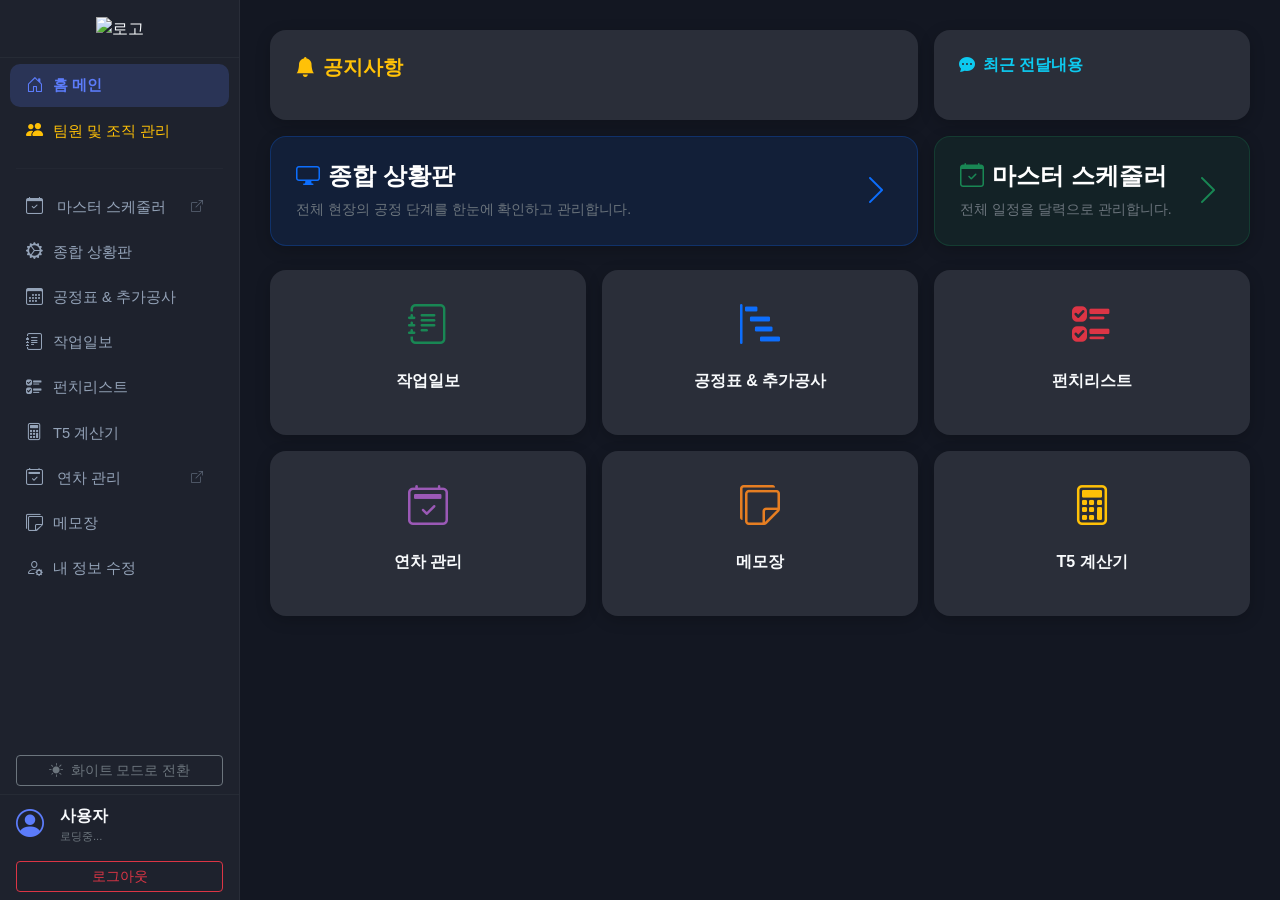
==== index.html @ cbcef8f1 "Update index.html" ====
<!DOCTYPE html>
<html lang="ko">
<head>
    <meta charset="UTF-8">
    <meta name="viewport" content="width=device-width, initial-scale=1.0, maximum-scale=1.0, user-scalable=no">
    
    <meta property="og:type" content="website">
    <meta property="og:title" content="김목수이야기 - 통합 ERP 시스템">
    <meta property="og:description" content="현장 관리, 공정표, 작업일보 통합 시스템">
    <meta property="og:image" content="https://idong2300.github.io/kimmoksu/og-image.png">
    <meta property="og:locale" content="ko_KR">

    <link rel="icon" href="favicon.png" type="image/png">
    <link rel="apple-touch-icon" href="favicon.png">
    <link rel="manifest" href="manifest.json">
    <meta name="theme-color" content="#1e222d">

    <title>김목수이야기 - 메인 지휘소</title>
    <!-- ============================================
         📋 김목수이야기 통합 ERP - 버전: V1.4.1 (게시판 레이아웃 및 연차 관리자 보수)
         📅 마지막 업데이트: 게시판 레이아웃 및 연차 관리자 보수
         🏗️ 베이스라인 V1.0 = 기존 V30
         📝 변경 이력:
            V1.2 - 공정표 메모 기능 (기능 추가)
            V1.2.1 - 메모 모달 버그 + 모달화
            이전버전 - 공정표 커스텀 툴팁 + 메모장 수정/색상 (기능 추가)
            V1.4.0 - 통합 안정화 및 연차 개편 (사이드바 초기화/작업일보 기본 공종/편집 모드 통합/캡처 안정화)
            V1.4.1 - 게시판 삭제 버튼 레이아웃 고정 + 연차 관리자 저장 로직 보수
         ============================================ -->
    
    <link href="https://cdn.jsdelivr.net/npm/bootstrap@5.3.2/dist/css/bootstrap.min.css" rel="stylesheet">
    <link rel="stylesheet" href="https://cdn.jsdelivr.net/npm/bootstrap-icons@1.11.1/font/bootstrap-icons.css">
    
    <script src="https://cdnjs.cloudflare.com/ajax/libs/html2canvas/1.4.1/html2canvas.min.js"></script>
    <script src="https://www.gstatic.com/firebasejs/9.15.0/firebase-app-compat.js"></script>
    <script src="https://www.gstatic.com/firebasejs/9.15.0/firebase-firestore-compat.js"></script>
    <script src="https://www.gstatic.com/firebasejs/9.15.0/firebase-auth-compat.js"></script>
    <script src="https://cdn.sheetjs.com/xlsx-0.19.3/package/dist/xlsx.full.min.js"></script>
    <script src="firebase-config.js"></script>

    <style>
        :root { --bg-deep: #131722; --sidebar-bg: #1e222d; --card-bg: #2a2e39; --primary-accent: #5c7cfa; --success-btn: #0ca678; --danger-btn: #e03131; }
        body { background-color: var(--bg-deep); color: #f8fafc; font-family: 'Pretendard', sans-serif; margin: 0; overflow: hidden; transition: background-color 0.3s, color 0.3s; }
        .app-wrapper { display: flex; height: 100vh; height: 100dvh; width: 100vw; position: relative; }
        
        /* 💡 V32: 사이드바 너비 축소 + 스크롤 방지 💡 */
        .sidebar { width: 240px; height: 100dvh; background-color: var(--sidebar-bg); border-right: 1px solid rgba(255,255,255,0.05); display: flex; flex-direction: column; transition: transform 0.3s cubic-bezier(0.4, 0, 0.2, 1), background-color 0.3s; z-index: 1050; overflow-y: hidden; flex-shrink: 0; }
        .main-container { flex: 1; overflow-y: auto; background-color: var(--bg-deep); width: 100%; transition: background-color 0.3s; }
        .page-section { display: none; animation: fadeIn 0.2s ease-out; padding: 30px; max-width: 1400px; margin: 0 auto; width: 100%; padding-bottom: 80px; }
        .page-section.active { display: block; }
        @keyframes fadeIn { from { opacity: 0; transform: translateY(5px); } to { opacity: 1; transform: translateY(0); } }

        /* 💡 V32: nav-link 간격 축소 💡 */
        .nav-link { color: #94a3b8; padding: 9px 16px; margin: 2px 10px; border-radius: 10px; transition: 0.3s; cursor: pointer; display: flex; align-items: center; text-decoration: none; font-size: 0.92rem; }
        .nav-link i { font-size: 1.05rem; margin-right: 10px; }
        .nav-link:hover, .nav-link.active { background-color: rgba(92, 124, 250, 0.2); color: var(--primary-accent); font-weight: bold; }

        .sidebar-overlay { display: none; position: fixed; inset: 0; background: rgba(0,0,0,0.6); z-index: 1040; backdrop-filter: blur(2px); transition: 0.3s; opacity: 0; }
        .sidebar-overlay.active { display: block; opacity: 1; }
        
        /* 화이트 모드 설정 */
        body.light-mode { background-color: #f4f6f8; color: #212529; }
        body.light-mode .main-container, body.light-mode #auth-overlay { background-color: #f4f6f8; }
        body.light-mode .sidebar { background-color: #ffffff; border-right: 1px solid #dee2e6; }
        body.light-mode .sidebar-overlay { background: rgba(255,255,255,0.8); }
        body.light-mode .t5-card, body.light-mode .modal-content, body.light-mode .modal-box, body.light-mode .mobile-site-card, body.light-mode .login-card, body.light-mode .cal-accordion-content, body.light-mode .monthly-list-box, body.light-mode .summary-card, body.light-mode .history-card { background-color: #ffffff !important; box-shadow: 0 4px 15px rgba(0,0,0,0.05); border: 1px solid #dee2e6 !important; }
        
        /* 💡 V28/V30: T5 결과창 화이트 모드 복구 💡 */
        body.light-mode #t5-temp-result { background-color: #ffffff !important; border: 1px solid #dee2e6 !important; }
        body.light-mode #res-site-display { color: #212529 !important; }
        body.light-mode .res-gap { color: #d97706 !important; } 
        
        body.light-mode .input-dark, body.light-mode .modal-box textarea, body.light-mode .modal-box input, body.light-mode .modal-box select { background-color: #f8f9fa !important; border: 1px solid #ced4da !important; color: #212529 !important; }
        body.light-mode .input-dark::placeholder { color: #adb5bd !important; }
        body.light-mode .text-white, body.light-mode .modal-box h5, body.light-mode .modal-content h5 { color: #212529 !important; }
        body.light-mode .nav-link { color: #495057; }
        body.light-mode .nav-link:hover, body.light-mode .nav-link.active { background-color: #eef2ff; color: var(--primary-accent); }
        body.light-mode .table-dark { --bs-table-bg: #ffffff; --bs-table-color: #212529; --bs-table-border-color: #dee2e6; }
        body.light-mode .table-dark th { background-color: #f8f9fa; color: #495057; }
        body.light-mode .status-table th { background-color: #f8f9fa; border-bottom: 2px solid #dee2e6; color: #495057; }
        body.light-mode .status-table td { background-color: #ffffff; border-color: #dee2e6; }
        body.light-mode .board-item, body.light-mode .check-item, body.light-mode .leave-detail-item { background: #f8f9fa; border-color: #dee2e6; }
        body.light-mode .gantt-task-col { background: #f8f9fa !important; }
        body.light-mode .gantt-month-row th { background: #e9ecef; color: #212529; border-bottom: 2px solid #ced4da; }
        body.light-mode .mobile-extra-table tr { background: #ffffff; border-color: #dee2e6; }
        body.light-mode .mobile-extra-table td::before { color: #6c757d; }
        body.light-mode .excel-table { background: #ffffff; border-color: #adb5bd; }
        body.light-mode .excel-table td { border-color: #adb5bd; color: #212529; }
        body.light-mode .date-row td { background: #f8f9fa !important; color: #495057; }
        body.light-mode .name-cell { background: #f8f9fa !important; }
        body.light-mode .name-input { color: #212529; border-bottom: 1px solid #ced4da; }
        body.light-mode .bg-dark { background-color: #e9ecef !important; color: #212529 !important; }
        body.light-mode .item-text-area { color: #212529; }
        body.light-mode .cal-day-box { background: #f8f9fa; border-color: #dee2e6; }
        body.light-mode #captureArea { background-color: #f4f6f8 !important; }
        body.light-mode hr.border-secondary { border-color: #dee2e6 !important; opacity: 1; }
        body.light-mode .text-secondary { color: #6c757d !important; }
        body.light-mode .text-info { color: #0dcaf0 !important; }
        body.light-mode .text-warning { color: #d97706 !important; }
        body.light-mode .btn-outline-secondary { border-color: #adb5bd; color: #495057; }
        body.light-mode .btn-outline-secondary:hover { background-color: #f8f9fa; color: #212529; }
        body.light-mode .mobile-grid-2, body.light-mode .mobile-grid-3 { background: #f8f9fa; border: 1px solid #dee2e6; }
        body.light-mode .mobile-grid-val { color: #212529; }
        body.light-mode .mobile-card-subtitle { border-bottom: 1px solid #dee2e6; }
        body.light-mode img[src*="logo"] { filter: invert(1) grayscale(100%) contrast(200%); }
        body.light-mode .progress-container { background-color: #e9ecef; }
        body.light-mode .t5-btn-small.bg-secondary { background-color: #6c757d !important; color: #ffffff !important; }
        body.light-mode .t5-btn-small.bg-primary { background-color: #0d6efd !important; color: #ffffff !important; }
        body.light-mode .t5-btn-small.bg-success { background-color: #198754 !important; color: #ffffff !important; }
        body.light-mode .t5-btn-small.bg-danger { background-color: #dc3545 !important; color: #ffffff !important; }
        body.light-mode .perm-item-box { background: #f8f9fa !important; border-color: #dee2e6 !important; color: #212529 !important; }

        @media (min-width: 769px) {
            .pc-tfoot { display: table-footer-group !important; }
        }

        @media (max-width: 768px) {
            .sidebar { position: fixed; left: 0; top: 0; transform: translateX(-100%); } 
            .sidebar.active { transform: translateX(0); } 
            .page-section { padding: 20px 15px; padding-bottom: 100px; } 
            .mobile-menu-btn { display: flex !important; } 
            .mobile-col-6 { width: 50% !important; padding: 6px !important; }
            .compact-card { padding: 18px 12px !important; margin-bottom: 0 !important; box-shadow: 0 6px 15px rgba(0,0,0,0.3) !important; border: 1px solid rgba(255,255,255,0.08) !important; }
            .compact-card i { font-size: 2.2rem !important; margin-bottom: 12px !important; filter: drop-shadow(0 2px 4px rgba(0,0,0,0.3)); }
            .compact-card h6 { font-size: 0.95rem !important; font-weight: 700 !important; }
            .compact-card p { display: none; }
            
            .mobile-extra-table thead { display: none; }
            .mobile-extra-table tr { display: flex; flex-wrap: wrap; align-items: center; background: #1e222d; margin-bottom: 15px; border-radius: 10px; padding: 12px; border: 1px solid rgba(255,255,255,0.08); box-shadow: 0 4px 10px rgba(0,0,0,0.2); }
            .mobile-extra-table td { border: none !important; padding: 2px !important; display: flex; align-items: center; }
            
            .date-td { width: 40%; order: 3; margin-top: 8px; padding-right: 4px !important; }
            .desc-td { width: 55%; order: 1; padding-right: 4px !important; }
            .cost-td { width: 45%; order: 2; padding-left: 4px !important; }
            .check-td-prog { width: 20%; order: 4; margin-top: 8px; justify-content: center; font-size: 0.75rem; color: #94a3b8; }
            .check-td-tax { width: 20%; order: 5; margin-top: 8px; justify-content: center; font-size: 0.75rem; color: #94a3b8; }
            .note-td { width: 100%; order: 7; margin-top: 10px; display: block !important; }
            .del-td { width: 20%; order: 6; margin-top: 8px; padding-left: 4px !important; }
            
            .note-header { font-size: 0.8rem; color: #94a3b8; cursor: pointer; display: flex; justify-content: space-between; background: rgba(0,0,0,0.2); padding: 8px 12px; border-radius: 6px; }
            .pc-tfoot { display: none !important; }
        }

        .mobile-menu-btn { display: none; position: fixed; bottom: 25px; right: 25px; width: 60px; height: 60px; border-radius: 50%; background-color: var(--primary-accent); color: white; align-items: center; justify-content: center; box-shadow: 0 4px 15px rgba(0,0,0,0.3); z-index: 1030; border: none; font-size: 1.8rem; cursor: pointer; }

        .t5-card { background: var(--card-bg); border-radius: 16px; padding: 25px; margin-bottom: 20px; box-shadow: 0 4px 15px rgba(0,0,0,0.2); position: relative; }
        .input-dark { background: #1e222d !important; border: 1px solid rgba(255,255,255,0.1) !important; color: white !important; font-size: 0.95rem !important; }
        .input-dark::placeholder { color: #8b95a1 !important; opacity: 1 !important; }
        .t5-btn-primary { background: var(--primary-accent); border: none; color: white; border-radius: 10px; padding: 14px; font-weight: bold; width: 100%; transition: 0.2s; cursor: pointer; }
        .t5-btn-small { background: rgba(255,255,255,0.1); border: none; color: #ced4da; padding: 6px 12px; border-radius: 8px; font-size: 0.85rem; transition: 0.2s; cursor: pointer; }
        .btn-primary-custom { background: var(--primary-accent); border: none; color: white; border-radius: 8px; padding: 8px 16px; transition: 0.2s; cursor: pointer; font-weight: bold; }

        .board-list { max-height: 250px; overflow-y: auto; padding-right: 5px; }
        .board-item { background: rgba(255,255,255,0.05); padding: 12px; border-radius: 8px; margin-bottom: 8px; border-left: 3px solid var(--primary-accent); font-size: 0.9rem; }
        .status-table { width: 100%; border-collapse: separate; border-spacing: 0 4px; table-layout: fixed; }
        .status-table th { color: #94a3b8; font-weight: 600; font-size: 0.82rem; padding: 12px 10px; border-bottom: 2px solid rgba(255,255,255,0.05); text-align: center; white-space: nowrap; }
        .status-table td { background: #1e222d; padding: 12px 10px; font-size: 0.88rem; text-align: center; overflow: hidden; text-overflow: ellipsis; white-space: nowrap; border-top: 1px solid rgba(255,255,255,0.05); border-bottom: 1px solid rgba(255,255,255,0.05); }
        
        .mobile-site-card { background: var(--card-bg); border-radius: 12px; padding: 15px; margin-bottom: 12px; border: 1px solid rgba(255,255,255,0.05); box-shadow: 0 4px 10px rgba(0,0,0,0.15); }
        .mobile-card-title { font-size: 1.1rem; font-weight: 800; color: #f8fafc; margin-bottom: 8px; word-break: keep-all; line-height: 1.3; }
        body.light-mode .mobile-card-title { color: #1a202c !important; }
        .mobile-card-subtitle { display: flex; justify-content: space-between; align-items: flex-end; margin-bottom: 12px; border-bottom: 1px solid rgba(255,255,255,0.05); padding-bottom: 8px; }
        .mobile-card-date { font-size: 0.8rem; color: #94a3b8; font-weight: 600; }
        
        .mobile-grid-3 { display: grid; grid-template-columns: 1fr 1fr 1fr; gap: 8px; text-align: center; background: rgba(0,0,0,0.25); padding: 10px 5px; border-radius: 8px; }
        .mobile-grid-2 { display: grid; grid-template-columns: 1fr 1fr; gap: 8px; text-align: center; background: rgba(0,0,0,0.25); padding: 10px 5px; border-radius: 8px; }
        .mobile-grid-label { font-size: 0.65rem; color: #94a3b8; margin-bottom: 3px; }
        .mobile-grid-val { font-size: 0.85rem; color: #f8fafc; font-weight: bold; }

        .gantt-container { overflow-x: auto; overflow-y: hidden; background: transparent; max-width: 100%; padding-bottom: 10px; }
        
        /* 💡 V28: 공정표 십자선 (Crosshair) 하이라이트 CSS 💡 */
        .gantt-table { margin: 0; white-space: nowrap; font-size: 0.7rem; border-collapse: separate; border-spacing: 0; min-width: max-content; position: relative; z-index: 1; }
        .gantt-table th, .gantt-table td { border: 1px solid rgba(255,255,255,0.05); padding: 5px 0 !important; text-align: center; vertical-align: middle; }
        .gantt-cell, .gantt-date-th { min-width: 25px; max-width: 25px; width: 25px; transition: 0.1s; cursor: pointer; position: relative; }
        
        /* 세로(열) 하이라이트 */
        .gantt-cell::after { content: ''; position: absolute; left: 0; top: -5000px; height: 10000px; width: 100%; background: transparent; z-index: -1; pointer-events: none; transition: 0.1s; }
        .gantt-cell:hover::after { background: rgba(255,255,255,0.05); }
        /* 가로(행) 하이라이트 */
        .gantt-table tbody tr:hover td { background: rgba(255,255,255,0.05); }
        
        /* 화이트모드 대응 십자선 */
        body.light-mode .gantt-cell:hover::after { background: rgba(0,0,0,0.05); }
        body.light-mode .drag-handle { color: #adb5bd !important; }
        body.light-mode .gantt-table tbody tr:hover td { background: rgba(0,0,0,0.05); }
        
        .gantt-task-col { position: sticky; left: 0; background: var(--card-bg) !important; z-index: 10; min-width: 90px; max-width: 90px; width: 90px; text-align: left !important; border-right: 2px solid var(--primary-accent) !important; padding: 0 8px !important; }
        
        .gantt-month-row th { background: #181b24; color: #ced4da; font-weight: bold; border-bottom: 2px solid rgba(255,255,255,0.1); }
        .day-sat { background-color: rgba(92, 124, 250, 0.08) !important; color: #5c7cfa !important; }
        .day-sun { background-color: rgba(224, 49, 49, 0.08) !important; color: #e03131 !important; }
        .gantt-active { background-color: var(--primary-accent) !important; box-shadow: inset 0 0 0 1px rgba(0,0,0,0.2); }
        .task-editable { background: transparent; border: none; color: #0dcaf0; font-weight: bold; width: 100%; outline: none; font-size: 0.75rem; }

        /* 💡 V1.4.0: 공정표 캡처 안정화 - 캡처 중 sticky 해제 + 텍스트 렌더링 💡 */
        .gantt-capture-mode .gantt-task-col { position: static !important; left: auto !important; min-width: 90px !important; max-width: 90px !important; width: 90px !important; }
        .capture-task-text { display: block; width: 100%; color: #0dcaf0; font-weight: bold; font-size: 0.75rem; line-height: 1.2; white-space: nowrap; overflow: hidden; text-overflow: ellipsis; }
        body.light-mode .capture-task-text { color: #0d6efd; }

        /* 💡 V35: 공정표 메모 마커 (엑셀 스타일 우측 하단 노란 삼각형) 💡 */
        .gantt-cell.has-memo::before {
            content: '';
            position: absolute;
            right: 0;
            bottom: 0;
            width: 0;
            height: 0;
            border-bottom: 7px solid #fcc419;
            border-left: 7px solid transparent;
            pointer-events: none;
            z-index: 2;
        }
        .gantt-cell.has-memo { cursor: help; }

        /* 💡 이전버전: 공정표 커스텀 툴팁 (즉시 반응) 💡 */
        .gantt-tooltip {
            position: absolute;
            display: none;
            z-index: 3000;
            background: rgba(20, 24, 36, 0.95);
            color: #f8fafc;
            padding: 10px 14px;
            border-radius: 10px;
            box-shadow: 0 8px 24px rgba(0,0,0,0.5);
            border: 1px solid rgba(255, 255, 255, 0.1);
            font-size: 0.85rem;
            line-height: 1.5;
            max-width: 280px;
            min-width: 100px;
            word-wrap: break-word;
            white-space: pre-wrap;
            pointer-events: none;
            backdrop-filter: blur(4px);
            animation: tooltipFadeIn 0.15s ease-out;
        }
        .gantt-tooltip::before {
            content: '📌 ';
            color: #fcc419;
        }
        @keyframes tooltipFadeIn {
            from { opacity: 0; transform: translateY(-4px); }
            to { opacity: 1; transform: translateY(0); }
        }
        body.light-mode .gantt-tooltip {
            background: rgba(33, 37, 41, 0.95);
            color: #ffffff;
            border-color: rgba(0,0,0,0.2);
        }
        
        .excel-table { width: 100%; border-collapse: collapse; background: var(--card-bg); margin-bottom: 10px; table-layout: fixed; border: 2px solid #4b5563; }
        .excel-table td { border: 1px solid #4b5563; text-align: center; height: 38px; font-size: 0.85rem; color: white; padding: 0; }
        .date-row td { height: 22px !important; background: #1e222d; font-size: 0.75rem; color: #94a3b8; font-weight: bold; }
        .name-cell { width: 75px; background: #181b24 !important; font-weight: bold; }
        .name-input { width: 90%; background: transparent; border: none; color: white; text-align: center; font-weight: bold; border-bottom: 1px solid rgba(255,255,255,0.2); }
        .gongsu-cell { cursor: pointer; font-weight: bold; }
        .g-green { background-color: rgba(16, 185, 129, 0.2) !important; color: #10b981 !important; }
        .g-yellow { background-color: rgba(245, 158, 11, 0.2) !important; color: #f59e0b !important; }
        .g-red { background-color: rgba(239, 68, 68, 0.2) !important; color: #ef4444 !important; }

        .auto-resize-textarea { resize: none; overflow: hidden; min-height: 48px; line-height: 1.5; }
        .round-add-btn { width: 44px; height: 44px; border-radius: 50%; background: var(--primary-accent); color: white; border: none; display: flex; justify-content: center; align-items: center; font-size: 1.5rem; box-shadow: 0 4px 10px rgba(0,0,0,0.3); cursor: pointer; transition: 0.2s; flex-shrink: 0; }
        .summary-card { background: #1e222d; border-radius: 12px; padding: 16px; border: 1px solid rgba(255,255,255,0.05); cursor: pointer; transition: 0.2s; }
        .summary-card:hover { border-color: var(--primary-accent); }
        .summary-del-btn { background: rgba(224, 49, 49, 0.1); color: var(--danger-btn); border: none; border-radius: 6px; padding: 4px 10px; font-size: 0.75rem; transition: 0.2s; white-space: nowrap; height: 28px; }
        .summary-del-btn:hover { background: var(--danger-btn); color: white; }
        
        .check-item { display: flex; align-items: flex-start; padding: 15px; border-radius: 12px; background: #1e222d; margin-bottom: 10px; border: 1px solid rgba(255,255,255,0.05); }
        .check-item.completed { opacity: 0.4; background: #131722; filter: grayscale(0.5); }
        .check-item.completed .item-text-area { text-decoration: line-through; color: #8b95a1; }
        .custom-check { width: 24px; height: 24px; cursor: pointer; border-radius: 6px; border: 2px solid var(--primary-accent); appearance: none; position: relative; margin-right: 15px; margin-top: 2px; flex-shrink: 0; background: transparent; }
        .custom-check:checked { background-color: var(--primary-accent); }
        .custom-check:checked::after { content: '✔'; position: absolute; color: white; font-size: 14px; top: 50%; left: 50%; transform: translate(-50%, -50%); }
        .item-text-area { flex-grow: 1; font-size: 1rem; border: none; background: transparent; color: white; outline: none; resize: none; overflow: hidden; line-height: 1.5; padding: 0; min-height: 24px; }
        .btn-del { color: #555; cursor: pointer; padding: 0 5px 0 15px; font-size: 1.2rem; }
        .progress-container { background: #131722; border-radius: 10px; height: 16px; overflow: hidden; position: relative; margin-top: 8px; }
        .progress-fill { background: var(--primary-accent); height: 100%; width: 0%; transition: width 0.4s ease-out; }

        #t5-temp-result { background: #1c212d; border: 1px solid rgba(255,255,255,0.1); border-radius: 12px; padding: 20px; margin-bottom: 20px; display: none; }
        .res-gap { color: #fcc419; font-weight: bold; font-size: 0.85rem; }
        .history-card { background: var(--card-bg); border-radius: 16px; padding: 18px; margin-bottom: 12px; position: relative; }
        
        .memo-grid { display: grid; grid-template-columns: repeat(auto-fill, minmax(280px, 1fr)); gap: 15px; }
        .memo-card { background: #fff9db; color: #333; padding: 15px; border-radius: 8px; box-shadow: 2px 4px 10px rgba(0,0,0,0.1); position: relative; }
        .memo-card.shared { background: #e3f2fd; border-left: 4px solid #5c7cfa; }
        
        .cal-day-box { background: #1e222d; border: 1px solid rgba(255,255,255,0.05); border-radius: 8px; min-height: 60px; padding: 5px; cursor: pointer; transition: 0.2s; position: relative; }
        .cal-day-box:hover { border-color: var(--primary-accent); }
        .cal-date-num { font-size: 0.85rem; font-weight: bold; text-align: left; margin-bottom: 3px; }
        
        .cal-bar-container { display: flex; flex-direction: column; gap: 2px; margin-top: 5px; width: 100%; padding: 0 2px; }
        .cal-bar { height: 6px; border-radius: 3px; box-shadow: inset 0 0 2px rgba(0,0,0,0.2); }
        .bar-pending { background-color: #6c757d; }
        .bar-approved { background-color: #10b981; }
        .bar-full { width: 100%; }
        .bar-am { width: 50%; float: left; border-radius: 3px 0 0 3px; }
        .bar-pm { width: 50%; float: right; border-radius: 0 3px 3px 0; margin-left: 50%; }

        .cal-accordion-content { background: #131722; border-radius: 8px; margin-top: 10px; padding: 15px; border: 1px solid rgba(255,255,255,0.1); box-shadow: inset 0 2px 10px rgba(0,0,0,0.2); }
        .leave-detail-item { display: flex; justify-content: space-between; align-items: center; background: var(--card-bg); padding: 10px 15px; border-radius: 8px; margin-bottom: 8px; border-left: 3px solid transparent; }
        .leave-detail-item.approved-row { border-left-color: #10b981; }
        
        .monthly-list-box { background: #181b24; border-radius: 12px; border: 1px solid rgba(255,255,255,0.05); padding: 15px; }

        #addTaskModal, #ganttCreateModal, #permModal, #memoCreateModal { display: none; position: fixed; inset: 0; background: rgba(0,0,0,0.7); z-index: 2000; align-items: center; justify-content: center; backdrop-filter: blur(2px); animation: fadeIn 0.2s; }
        .modal-box { background: var(--card-bg); padding: 25px; border-radius: 20px; width: 90%; max-width: 400px; box-shadow: 0 10px 30px rgba(0,0,0,0.5); }

        #auth-overlay { position: fixed; inset: 0; background: var(--bg-deep); z-index: 9999; display: flex; align-items: center; justify-content: center; }
        .login-card { background: var(--card-bg); padding: 40px; border-radius: 24px; width: 100%; max-width: 380px; text-align: center; }
        
        .perm-item-box { background: rgba(255,255,255,0.05); border: 1px solid rgba(255,255,255,0.1); }
        
        /* 💡 V30: 화살표 버튼 수직 정렬 CSS 💡 */
        .order-btn-group { display: flex; flex-direction: column; gap: 1px; align-items: center; }
        .btn-order-v { padding: 0 !important; font-size: 0.65rem !important; height: 16px; width: 22px; line-height: 1; border-radius: 3px; display: flex; align-items: center; justify-content: center; }


        /* 💡 V32: 드래그앤드롭 공통 스타일 💡 */
        .sortable-ghost { opacity: 0.4; background: rgba(92,124,250,0.2) !important; border-radius: 8px; }
        .sortable-drag { opacity: 0.9; box-shadow: 0 8px 25px rgba(0,0,0,0.4) !important; }
        .drag-handle { cursor: grab; color: #4b5563; padding: 0 6px; font-size: 1rem; }
        .drag-handle:active { cursor: grabbing; }
        .drag-handle:hover { color: var(--primary-accent); }
        body.light-mode .drag-handle { color: #adb5bd; }
        body.light-mode .drag-handle:hover { color: var(--primary-accent); }
        /* 💡 이전버전: 메모 색상 선택 칩 💡 */
        .memo-color-chip {
            width: 36px;
            height: 36px;
            border-radius: 50%;
            cursor: pointer;
            border: 3px solid transparent;
            transition: all 0.2s;
            display: inline-flex;
            align-items: center;
            justify-content: center;
            position: relative;
            box-shadow: 0 2px 6px rgba(0,0,0,0.2);
        }
        .memo-color-chip input[type="radio"] {
            position: absolute;
            opacity: 0;
            width: 100%;
            height: 100%;
            cursor: pointer;
            margin: 0;
        }
        .memo-color-chip:hover {
            transform: scale(1.1);
        }
        .memo-color-chip:has(input:checked) {
            border-color: var(--primary-accent);
            transform: scale(1.15);
            box-shadow: 0 4px 12px rgba(92, 124, 250, 0.5);
        }
        .memo-color-chip:has(input:checked)::after {
            content: '✓';
            color: #333;
            font-weight: bold;
            font-size: 1rem;
        }

        /* 💡 이전버전: 메모 카드 액션 버튼 (수정/삭제) 정렬 💡 */
        .memo-card-actions { display: flex; gap: 8px; align-items: center; }
        .memo-card-actions i { cursor: pointer; font-size: 1rem; transition: 0.2s; }
        .memo-card-actions .memo-edit-btn { color: #495057; }
        .memo-card-actions .memo-edit-btn:hover { color: var(--primary-accent); transform: scale(1.15); }
        .memo-card-actions .memo-del-btn { color: #adb5bd; }
        .memo-card-actions .memo-del-btn:hover { color: var(--danger-btn); transform: scale(1.15); }

        ::-webkit-scrollbar { width: 8px; height: 8px; }
        ::-webkit-scrollbar-track { background: transparent; }
        ::-webkit-scrollbar-thumb { background: #4b5563; border-radius: 4px; }
    </style>
</head>
<body>

<div id="auth-overlay" style="display: none;">
    <div class="login-card">
        <img src="kimmoksu_main_logo.png" style="max-width: 180px; margin-bottom: 30px;">
        <h3 id="auth-title" class="mb-4 fw-bold">현장 관리 접속</h3>
        <input type="text" id="userNick" class="form-control input-dark mb-3" placeholder="이름 (실명 권장, 가입시 필수)" style="display:none;">
        <input type="email" id="userEmail" class="form-control input-dark mb-3" placeholder="이메일">
        <input type="password" id="userPw" class="form-control input-dark mb-3" placeholder="비밀번호">
        
        <div class="d-flex justify-content-between align-items-center mb-4 ms-1">
            <div class="form-check text-start m-0">
                <input class="form-check-input" type="checkbox" id="autoLoginCheck" checked>
                <label class="form-check-label small text-secondary" for="autoLoginCheck">자동 로그인</label>
            </div>
            <span class="small text-info cursor-pointer" onclick="resetPassword()">비밀번호 찾기</span>
        </div>

        <button class="t5-btn-primary" onclick="handleAuth()">접속하기</button>
        <p class="mt-4 text-secondary small" onclick="toggleAuthMode()" style="cursor:pointer;">계정 가입/로그인 전환</p>
    </div>
</div>

<div class="app-wrapper">
    <div id="sidebarOverlay" class="sidebar-overlay" onclick="toggleSidebar()"></div>

    <nav class="sidebar" id="sidebar">
        <div class="px-4 py-3 text-center border-bottom border-secondary border-opacity-10">
            <img src="kimmoksu_main_logo.png" alt="로고" style="max-width: 120px; cursor: pointer;" onclick="location.reload()">
        </div>
        <div class="flex-grow-1 mt-1">
            <div class="nav-link active" onclick="showPage('home', this)"><i class="bi bi-house-door"></i> 홈 메인</div>
            <div class="nav-link text-warning" onclick="showPage('team', this)"><i class="bi bi-people-fill"></i> 팀원 및 조직 관리</div>
            <hr class="border-secondary border-opacity-25 mx-3">
            <div class="nav-link" onclick="location.href='calendar.html'" style="justify-content:space-between;"><span><i class="bi bi-calendar-check"></i> 마스터 스케줄러</span><i class="bi bi-box-arrow-up-right" style="font-size:0.75rem; opacity:0.5;"></i></div>
            <div class="nav-link" onclick="showPage('status', this)"><i class="bi bi-gear-wide-connected"></i> 종합 상황판</div>
            <div class="nav-link" onclick="showPage('gantt', this)"><i class="bi bi-calendar3"></i> 공정표 & 추가공사</div>
            <div class="nav-link" onclick="showPage('worklog', this)"><i class="bi bi-journal-text"></i> 작업일보</div>
            <div class="nav-link" onclick="showPage('punch', this)"><i class="bi bi-ui-checks"></i> 펀치리스트</div>
            <div class="nav-link" onclick="showPage('t5', this)"><i class="bi bi-calculator"></i> T5 계산기</div>
            <div class="nav-link" onclick="location.href='leave.html'" style="justify-content:space-between;"><span><i class="bi bi-calendar2-check"></i> 연차 관리</span><i class="bi bi-box-arrow-up-right" style="font-size:0.75rem; opacity:0.5;"></i></div>
            <div class="nav-link" onclick="showPage('memo', this)"><i class="bi bi-stickies"></i> 메모장</div>
            <div class="nav-link" onclick="showPage('profile', this)"><i class="bi bi-person-gear"></i> 내 정보 수정</div>
        </div>
        
        <div class="px-3 py-2 mt-auto">
            <button class="btn btn-outline-secondary btn-sm w-100 d-flex justify-content-center align-items-center gap-2" id="themeToggleBtn" onclick="toggleTheme()">
                <i class="bi bi-brightness-high-fill"></i> <span>화이트 모드로 전환</span>
            </button>
        </div>

        <div class="px-3 py-2 border-top border-secondary border-opacity-10">
            <div class="d-flex align-items-center mb-2">
                <i class="bi bi-person-circle fs-3 me-3" style="color:var(--primary-accent);"></i>
                <div class="flex-grow-1 overflow-hidden">
                    <div id="userNickDisplay" class="fw-bold text-truncate">사용자</div>
                    <div id="userRoleDisplay" class="small text-secondary" style="font-size:0.7rem;">로딩중...</div>
                </div>
            </div>
            <button class="btn btn-outline-danger btn-sm w-100 mt-2" onclick="handleLogout()">로그아웃</button>
        </div>
    </nav>

    <main class="main-container">
        
        <section id="page-home" class="page-section active">
            <div class="row g-3 mb-3">
                <div class="col-12 col-md-8">
                    <div class="t5-card h-100 mb-0">
                        <div class="d-flex justify-content-between align-items-center mb-3">
                            <h5 class="fw-bold text-warning m-0"><i class="bi bi-bell-fill me-2"></i>공지사항</h5>
                            <button class="btn btn-sm btn-outline-warning py-0" id="btnNoticePerm" style="display:none;" onclick="openPermModal('notice')"><i class="bi bi-person-gear"></i> 담당자</button>
                        </div>
                        <div class="board-list" id="home-notice-list"></div>
                    </div>
                </div>
                <div class="col-12 col-md-4">
                    <div class="t5-card h-100 mb-0">
                        <div class="d-flex justify-content-between align-items-center mb-3">
                            <h6 class="fw-bold text-info m-0"><i class="bi bi-chat-dots-fill me-2"></i>최근 전달내용</h6>
                        </div>
                        <div class="board-list" id="home-msg-list"></div>
                    </div>
                </div>
            </div>

            <div class="row g-3 mb-4">
                <div class="col-12 col-md-8">
                    <div class="t5-card h-100 mb-0 bg-primary bg-opacity-10 border border-primary border-opacity-25 cursor-pointer d-flex flex-column justify-content-center" onclick="showPage('status', document.querySelectorAll('.nav-link')[3])">
                        <div class="d-flex justify-content-between align-items-center">
                            <div>
                                <h4 class="fw-bold text-white mb-2"><i class="bi bi-display me-2 text-primary"></i>종합 상황판</h4>
                                <p class="text-secondary small m-0">전체 현장의 공정 단계를 한눈에 확인하고 관리합니다.</p>
                            </div>
                            <i class="bi bi-chevron-right fs-2 text-primary"></i>
                        </div>
                    </div>
                </div>
                <div class="col-12 col-md-4">
                    <div class="t5-card h-100 mb-0 bg-success bg-opacity-10 border border-success border-opacity-25 cursor-pointer d-flex flex-column justify-content-center" onclick="location.href='calendar.html'">
                        <div class="d-flex justify-content-between align-items-center">
                            <div>
                                <h4 class="fw-bold text-white mb-2"><i class="bi bi-calendar-check me-2 text-success"></i>마스터 스케줄러</h4>
                                <p class="text-secondary small m-0">전체 일정을 달력으로 관리합니다.</p>
                            </div>
                            <i class="bi bi-chevron-right fs-2 text-success"></i>
                        </div>
                    </div>
                </div>
            </div>

            <div class="row g-3 row-cols-2 row-cols-md-3">
                <div class="col mobile-col-6" onclick="showPage('worklog', document.querySelectorAll('.nav-link')[5])">
                    <div class="t5-card compact-card h-100 cursor-pointer text-center">
                        <i class="bi bi-journal-text fs-1 d-block mb-3 text-success"></i>
                        <h6 class="fw-bold m-0">작업일보</h6>
                    </div>
                </div>
                <div class="col mobile-col-6" onclick="showPage('gantt', document.querySelectorAll('.nav-link')[4])">
                    <div class="t5-card compact-card h-100 cursor-pointer text-center">
                        <i class="bi bi-bar-chart-steps fs-1 d-block mb-3 text-primary"></i>
                        <h6 class="fw-bold m-0">공정표 & 추가공사</h6>
                    </div>
                </div>
                <div class="col mobile-col-6" onclick="showPage('punch', document.querySelectorAll('.nav-link')[6])">
                    <div class="t5-card compact-card h-100 cursor-pointer text-center">
                        <i class="bi bi-ui-checks fs-1 d-block mb-3 text-danger"></i>
                        <h6 class="fw-bold m-0">펀치리스트</h6>
                    </div>
                </div>
                <div class="col mobile-col-6" onclick="location.href='leave.html'">
                    <div class="t5-card compact-card h-100 cursor-pointer text-center">
                        <i class="bi bi-calendar2-check fs-1 d-block mb-3" style="color: #9b59b6;"></i>
                        <h6 class="fw-bold m-0">연차 관리</h6>
                    </div>
                </div>
                <div class="col mobile-col-6" onclick="showPage('memo', document.querySelectorAll('.nav-link')[8])">
                    <div class="t5-card compact-card h-100 cursor-pointer text-center">
                        <i class="bi bi-stickies fs-1 d-block mb-3" style="color: #e67e22;"></i>
                        <h6 class="fw-bold m-0">메모장</h6>
                    </div>
                </div>
                <div class="col mobile-col-6" onclick="showPage('t5', document.querySelectorAll('.nav-link')[7])">
                    <div class="t5-card compact-card h-100 cursor-pointer text-center">
                        <i class="bi bi-calculator fs-1 d-block mb-3 text-warning"></i>
                        <h6 class="fw-bold m-0">T5 계산기</h6>
                    </div>
                </div>
            </div>
        </section>

        <section id="page-status" class="page-section">
            <div class="d-flex justify-content-between align-items-center mb-4 flex-wrap gap-2">
                <h3 class="fw-bold m-0">종합 상황판 관리</h3>
                <div class="d-flex gap-2">
                    <button class="btn btn-outline-info fw-bold px-3" id="btnStatusPerm" style="display:none;" onclick="openPermModal('status')">담당자 설정</button>
                    <button class="btn btn-outline-warning fw-bold px-3" id="btnEditStatus" style="display:none;" onclick="toggleStatusEditMode()">편집</button>
                    <button class="btn btn-success fw-bold px-4" onclick="openSiteAddModal()">+ 현장 추가</button>
                </div>
            </div>

            <div class="t5-card mb-5">
                <div class="d-flex justify-content-between align-items-center cursor-pointer" data-bs-toggle="collapse" data-bs-target="#boardManagerCollapse">
                    <h6 class="fw-bold m-0"><i class="bi bi-gear-fill me-2 text-secondary"></i>공지 및 전달사항 관리</h6>
                    <i class="bi bi-chevron-down text-secondary"></i>
                </div>
                <div class="collapse mt-3" id="boardManagerCollapse">
                    <div class="border-top border-secondary border-opacity-10 pt-3">
                        <h6 class="fw-bold text-warning mb-2">공지사항</h6>
                        <div class="d-flex gap-2 mb-3">
                            <input type="text" id="input-notice" class="form-control input-dark" placeholder="새 공지 입력" onkeypress="if(event.keyCode===13) addBoardItem('notice')">
                            <button class="btn btn-primary px-3 fw-bold text-nowrap" onclick="addBoardItem('notice')">추가</button>
                        </div>
                        <div id="manage-notice-list" class="mb-4"></div>
                        <hr class="border-secondary opacity-25">
                        <h6 class="fw-bold text-info mb-2 mt-3">회의 전달내용</h6>
                        <div class="d-flex gap-2 mb-3">
                            <input type="text" id="input-memo" class="form-control input-dark" placeholder="새 전달사항 입력" onkeypress="if(event.keyCode===13) addBoardItem('memo')">
                            <button class="btn btn-primary px-3 fw-bold text-nowrap" onclick="addBoardItem('memo')">추가</button>
                        </div>
                        <div id="manage-memo-list"></div>
                    </div>
                </div>
            </div>

            <div id="all-status-containers"></div>
        </section>

        <section id="page-gantt" class="page-section">
            <div class="d-flex justify-content-between align-items-center mb-4">
                <h3 class="fw-bold m-0">현장 공정 & 추가 내역</h3>
                <button class="btn btn-primary fw-bold" onclick="openGanttCreateModal()">+ 신규 현장 생성</button>
            </div>

            <div class="t5-card" id="ganttDashboard" style="display: none;">
                <div class="row g-2 mb-4 align-items-center">
                    <div class="col-md-5">
                        <input type="text" id="ganttSiteName" class="form-control input-dark fs-5 fw-bold text-warning" placeholder="현장명을 입력하세요">
                    </div>
                    <div class="col-md-7 d-flex justify-content-end gap-1">
                        <button class="btn btn-sm btn-info px-2 fw-bold text-white text-nowrap" onclick="captureGantt()"><i class="bi bi-camera"></i> <span class="d-none d-sm-inline">캡처/공유</span></button>
                        <button class="btn btn-sm btn-success px-2 fw-bold text-nowrap" onclick="saveGantt()">💾 <span class="d-none d-sm-inline">현재 상태 저장</span></button>
                        <button class="btn btn-sm btn-outline-danger px-2 text-nowrap" id="btnDeleteGantt" onclick="deleteGantt()" style="display:none;">삭제</button>
                    </div>
                </div>
                
                <div class="d-flex justify-content-between align-items-center cursor-pointer mb-2 p-2 border border-primary border-opacity-25 rounded bg-primary bg-opacity-10" data-bs-toggle="collapse" data-bs-target="#ganttCollapseArea">
                    <h6 class="fw-bold m-0 text-primary"><i class="bi bi-bar-chart-steps me-2"></i>공정표 (여기를 눌러 접기/펴기)</h6>
                    <i class="bi bi-chevron-down text-primary"></i>
                </div>
                
                <div class="collapse show mt-3" id="ganttCollapseArea">
                    <div id="captureArea" style="background-color: #1e222d; padding: 15px; border-radius: 12px;">
                        <div class="gantt-container" id="ganttScrollWrapper">
                            <table class="table table-dark table-bordered gantt-table" id="ganttTable"></table>
                        </div>
                    </div>
                    
                    <div class="d-none d-md-flex justify-content-between mb-5 mt-3 flex-wrap gap-2">
                        <div class="d-flex gap-2">
                            <button class="btn btn-sm btn-outline-info" onclick="addGanttTaskRow()">+ 공종(행) 추가</button>
                            <button class="btn btn-sm btn-outline-secondary" onclick="prependGanttDate()"><i class="bi bi-arrow-left"></i> 1일 연장</button>
                            <button class="btn btn-sm btn-outline-danger" onclick="removeFirstGanttDate()">1일 축소 <i class="bi bi-arrow-right"></i></button>
                        </div>
                        <div class="d-flex gap-2">
                            <button class="btn btn-sm btn-outline-danger" onclick="removeGanttDate()"><i class="bi bi-arrow-left"></i> 1일 축소</button>
                            <button class="btn btn-sm btn-outline-secondary" onclick="addGanttDate()">1일 연장 <i class="bi bi-arrow-right"></i></button>
                        </div>
                    </div>
                    
                    <div class="d-flex d-md-none flex-column gap-2 mb-4 mt-3">
                        <button class="btn btn-sm btn-outline-info w-100 py-2 fw-bold" onclick="addGanttTaskRow()">+ 공종(행) 추가</button>
                        <div class="d-flex gap-1 justify-content-between">
                            <button class="btn btn-outline-danger p-1 flex-fill" style="font-size:0.75rem;" onclick="removeFirstGanttDate()">앞축소 <i class="bi bi-arrow-right"></i></button>
                            <button class="btn btn-outline-secondary p-1 flex-fill" style="font-size:0.75rem;" onclick="prependGanttDate()"><i class="bi bi-arrow-left"></i> 앞연장</button>
                            <button class="btn btn-outline-danger p-1 flex-fill" style="font-size:0.75rem;" onclick="removeGanttDate()"><i class="bi bi-arrow-left"></i> 뒤축소</button>
                            <button class="btn btn-outline-secondary p-1 flex-fill" style="font-size:0.75rem;" onclick="addGanttDate()">뒤연장 <i class="bi bi-arrow-right"></i></button>
                        </div>
                    </div>
                </div>

                <hr class="border-secondary opacity-25 mt-2">

                <div class="d-flex justify-content-between align-items-center mt-4 mb-3">
                    <h6 class="fw-bold text-warning m-0"><i class="bi bi-cash-coin me-2"></i>추가 공사 내역</h6>
                    <button class="btn btn-sm btn-outline-warning" onclick="addExtraCostRow()">+ 내역 추가</button>
                </div>
                
                <div class="table-responsive">
                    <table class="table table-dark table-sm align-middle text-center mobile-extra-table" style="font-size:0.85rem;">
                        <thead class="text-secondary">
                            <tr>
                                <th>지시일자</th>
                                <th style="width: 30%;">내용</th>
                                <th>추가금액 (VAT별도)</th>
                                <th>진행</th>
                                <th>계산서</th>
                                <th>비고</th>
                                <th></th>
                            </tr>
                        </thead>
                        <tbody id="extraCostBody"></tbody>
                        <tfoot class="pc-tfoot">
                            <tr>
                                <td colspan="2" class="text-end fw-bold text-secondary py-3">총 추가 공사대금 :</td>
                                <td class="text-warning fw-bold fs-5 py-3 extraTotalSumText">0</td>
                                <td colspan="4"></td>
                            </tr>
                        </tfoot>
                    </table>
                    <div class="d-md-none text-end mt-3 p-3 bg-dark rounded border border-secondary border-opacity-25">
                        <span class="fw-bold text-secondary me-2">총 추가 공사대금:</span>
                        <span class="text-warning fw-bold fs-5 extraTotalSumText">0</span>
                    </div>
                </div>
                
                <div class="text-end mt-4">
                    <button class="btn btn-success px-4 fw-bold" onclick="saveGantt()">💾 현재 상태 전체 저장</button>
                </div>
            </div>

            <h5 class="fw-bold mt-5 mb-3"><i class="bi bi-archive me-2"></i>저장된 현장 목록</h5>
            <div id="saved-gantt-list" class="row g-3"></div>
        </section>

        <section id="page-worklog" class="page-section">
            <div class="d-flex justify-content-between align-items-center mb-4">
                <h3 class="fw-bold m-0">실전 작업일보</h3>
                <button onclick="addTeam()" class="t5-btn-small">+ 공정 추가</button>
            </div>
            <div class="row g-2 mb-4">
                <div class="col-md-4"><input type="month" id="logMonth" class="form-control input-dark"></div>
                <div class="col-md-8"><input type="text" id="siteName" class="form-control input-dark" placeholder="현장명을 입력하세요"></div>
            </div>
            <div id="team-container"></div>
            <button class="t5-btn-primary mt-4 mb-5" onclick="saveMonthlyLog()">현장 데이터 최종 저장 💾</button>
            <h5 class="fw-bold mt-5 mb-3"><i class="bi bi-archive me-2"></i>최근 저장 기록</h5>
            <div id="history-list" class="row g-3"></div>
        </section>

        <section id="page-punch" class="page-section">
            <div id="view-list">
                <h3 class="fw-bold mb-4">마감 펀치리스트</h3>
                <div class="t5-card">
                    <div class="d-flex gap-2">
                        <input type="text" id="searchSiteInput" class="form-control input-dark py-2" placeholder="현장명을 입력하세요">
                        <button class="btn-primary-custom px-4 flex-shrink-0 text-nowrap" onclick="createOrLoadSite()">생성</button>
                    </div>
                </div>
                <div class="d-flex justify-content-between align-items-center mt-5 mb-3 flex-wrap gap-2">
                    <h5 class="fw-bold m-0 text-nowrap"><i class="bi bi-archive me-2"></i>최근 진행 현장</h5>
                    <div id="punch-card-filter" class="d-flex gap-2 overflow-auto pb-1" style="flex-wrap: nowrap;"></div>
                </div>
                <div id="punch-history-list" class="row g-3"></div>
            </div>

            <div id="view-detail" style="display: none;">
                <div class="d-flex justify-content-between align-items-start mb-4">
                    <div>
                        <button class="btn btn-link text-secondary p-0 mb-2 text-decoration-none" onclick="goBackToPunchList()"><i class="bi bi-arrow-left me-1"></i> 목록으로</button>
                        <div class="d-flex align-items-center mt-1">
                            <h4 class="fw-bold m-0" id="detailSiteName" style="color:var(--primary-accent);">현장명</h4>
                            <button class="btn btn-sm btn-outline-primary ms-2 py-0 px-2" onclick="editPunchlistTitle()">편집</button>
                        </div>
                    </div>
                    <button class="round-add-btn" onclick="openPunchAddModal()"><i class="bi bi-plus-lg"></i></button>
                </div>
                <div class="d-flex justify-content-between align-items-end mb-2 px-1">
                    <span class="small fw-bold text-white">마감 달성률</span>
                    <span class="small text-secondary" id="detailProgressText">0% (0/0)</span>
                </div>
                <div class="progress-container mb-3"><div id="detailProgressBar" class="progress-fill"></div></div>
                <div id="punch-filter-container" class="mb-3 d-flex gap-2 overflow-auto pb-2 border-bottom border-secondary border-opacity-25"></div>
                <div id="checklist-container"></div>
            </div>
        </section>

        <section id="page-t5" class="page-section">
            <h5 class="mb-4" style="color:var(--primary-accent);"><i class="bi bi-caret-right-fill"></i> T5 계산기 (50mm 여유)</h5>
            <div class="t5-card mb-3">
                <div class="d-flex justify-content-between align-items-center">
                    <h6 class="fw-bold m-0">제품 규격 설정</h6>
                    <button class="t5-btn-small rounded-circle px-2" onclick="toggleT5Specs()"><i class="bi bi-gear"></i></button>
                </div>
                <div id="t5-spec-container" style="display:none;" class="mt-3 pt-3 border-top border-secondary border-opacity-25">
                    <div class="row g-2" id="t5-spec-list">
                        <div class="col-4 col-md-auto spec-item"><label class="small text-secondary mb-1">1200용</label><input type="number" class="form-control input-dark text-center p-1 fs-6 spec-actual" data-nominal="1200" value="1190"></div>
                        <div class="col-4 col-md-auto spec-item"><label class="small text-secondary mb-1">900용</label><input type="number" class="form-control input-dark text-center p-1 fs-6 spec-actual" data-nominal="900" value="890"></div>
                        <div class="col-4 col-md-auto spec-item"><label class="small text-secondary mb-1">600용</label><input type="number" class="form-control input-dark text-center p-1 fs-6 spec-actual" data-nominal="600" value="590"></div>
                        <div class="col-4 col-md-auto spec-item"><label class="small text-secondary mb-1">400용</label><input type="number" class="form-control input-dark text-center p-1 fs-6 spec-actual" data-nominal="400" value="385"></div>
                        <div class="col-4 col-md-auto spec-item"><label class="small text-secondary mb-1">300용</label><input type="number" class="form-control input-dark text-center p-1 fs-6 spec-actual" data-nominal="300" value="300"></div>
                    </div>
                    <div class="mt-2 text-end"><button class="t5-btn-small" onclick="addNewSpec()">+ 신규 추가</button></div>
                </div>
            </div>

            <div class="t5-card">
                <div class="d-flex justify-content-between align-items-center mb-3">
                    <h6 class="fw-bold m-0">실측 길이 입력 (mm)</h6>
                    <button class="t5-btn-small" onclick="addT5Row()">+ 구간 추가</button>
                </div>
                <input type="text" id="t5-site-title" class="form-control input-dark mb-3" placeholder="현장/부위 명칭">
                <div id="t5-input-container">
                    <div class="row g-2 mb-2 t5-row-item">
                        <div class="col-6"><input type="text" class="form-control input-dark t5-section-name" placeholder="구간 (예: 거실)"></div>
                        <div class="col-6"><input type="number" class="form-control input-dark t5-length-val" placeholder="길이 (mm)"></div>
                    </div>
                </div>
                <button class="t5-btn-primary mt-3" onclick="calculateT5Only()">1. 계산하기</button>
            </div>

            <div id="t5-temp-result">
                <h6 class="fw-bold text-white mb-3" id="res-site-display">📍 현장 결과</h6>
                <div id="res-list-container"></div>
                <div class="mt-3 pt-3 border-top border-secondary border-opacity-25">
                    <div class="d-flex justify-content-between"><span class="text-secondary small">총 발주 물량</span><b id="res-total-summary"></b></div>
                </div>
            </div>
            <button id="t5-save-btn" class="t5-btn-primary mb-5" style="background:var(--success-btn); display:none;" onclick="saveT5ToHistory()">2. 팀 히스토리에 저장 </button>

            <h6 class="fw-bold mt-4 mb-3"><i class="bi bi-card-text me-2"></i>팀 공유 히스토리</h6>
            <div id="t5-history-list"></div>
        </section>

        <section id="page-memo" class="page-section">
            <div class="d-flex justify-content-between align-items-center mb-4">
                <h3 class="fw-bold m-0">전체 & 개인 메모장</h3>
                <button class="btn btn-primary fw-bold" onclick="openMemoCreateModal()">+ 새 메모 작성</button>
            </div>
            <ul class="nav nav-pills mb-4 border-bottom border-secondary border-opacity-25 pb-2" id="memoTabs">
                <li class="nav-item"><button class="nav-link active py-1 px-3" onclick="switchMemoTab('private', this)">내 메모</button></li>
                <li class="nav-item"><button class="nav-link py-1 px-3" onclick="switchMemoTab('shared', this)">전체 공유 보드</button></li>
            </ul>
            <div class="memo-grid" id="memoContainer"></div>
        </section>

        <section id="page-team" class="page-section">
            <h3 class="fw-bold mb-4">팀원 및 조직 관리</h3>
            <div id="no-team-section" style="display:none;">
                <div class="t5-card">
                    <h6 class="fw-bold mb-3 text-primary">새로운 팀 합류</h6>
                    <input type="text" id="joinTeamId" class="form-control input-dark mb-3 text-uppercase" placeholder="참가 코드 6자리 입력">
                    <button class="t5-btn-primary py-2" onclick="joinTeam()">팀 합류하기</button>
                    <hr class="border-secondary opacity-50 my-4">
                    <h6 class="fw-bold mb-3 text-warning">새로운 팀 만들기</h6>
                    <button class="t5-btn-small w-100 py-3 border border-secondary" onclick="createTeam()">+ 내 팀 개설하기</button>
                </div>
            </div>
            <div id="has-team-section" style="display:none;">
                <div class="t5-card">
                    <h6 class="fw-bold mb-3">팀 참가 코드 (초대용)</h6>
                    <div class="d-flex gap-2">
                        <input type="text" id="displayTeamId" class="form-control input-dark fw-bold text-primary fs-5" readonly>
                        <button class="btn btn-secondary text-nowrap fw-bold" id="btnRegenCode" style="display:none;" onclick="regenerateInviteCode()">재발급</button>
                        <button class="t5-btn-small fw-bold" onclick="copyText(document.getElementById('displayTeamId').value)">복사</button>
                    </div>
                </div>
                <div class="t5-card">
                    <h6 class="fw-bold mb-3">현재 소속 팀원</h6>
                    <div id="member-list" class="list-group list-group-flush"></div>
                </div>
            </div>
        </section>

        <section id="page-profile" class="page-section">
            <h3 class="fw-bold mb-4">내 정보 수정</h3>
            <div class="t5-card">
                <div class="mb-3">
                    <label class="form-label small text-secondary">이름 (실명 권장)</label>
                    <input type="text" id="editNickname" class="form-control input-dark">
                </div>
                <div class="mb-4">
                    <label class="form-label small text-secondary">이메일</label>
                    <input type="text" id="editEmail" class="form-control input-dark" readonly>
                </div>
                <button class="t5-btn-primary mb-4" onclick="updateProfile()">저장하기</button>
                <div class="border-top border-secondary border-opacity-25 pt-4 mt-2">
                    <h6 class="fw-bold mb-3 text-warning">비밀번호 변경</h6>
                    <input type="password" id="newPasswordInput" class="form-control input-dark mb-3" placeholder="새 비밀번호 입력">
                    <button class="btn btn-outline-warning w-100 py-2 fw-bold" onclick="changePassword()">비밀번호 변경</button>
                </div>
            </div>
        </section>

    </main>

    <button class="mobile-menu-btn" onclick="toggleSidebar()"><i class="bi bi-list"></i></button>
</div>

<!-- 💡 V36: 공정표 메모 전용 모달 (prompt() 대체) 💡 -->
<div id="ganttMemoModal" style="display:none; position:fixed; inset:0; background:rgba(0,0,0,0.7); z-index:2000; align-items:center; justify-content:center; backdrop-filter:blur(2px);">
    <div class="modal-box" style="background:var(--card-bg); padding:25px; border-radius:20px; width:90%; max-width:400px; box-shadow:0 10px 30px rgba(0,0,0,0.5);">
        <h5 class="fw-bold mb-3 text-white"><i class="bi bi-sticky-fill text-warning me-2"></i>공정표 메모</h5>
        <p class="small text-secondary mb-3" id="ganttMemoCellInfo">선택한 칸에 메모를 입력합니다.</p>
        <textarea id="ganttMemoInput" class="form-control input-dark py-3 mb-4" rows="4" placeholder="메모를 입력하세요..." style="resize:none;"></textarea>
        <div class="d-flex gap-2">
            <button class="btn btn-secondary py-2 flex-fill fw-bold" onclick="closeGanttMemoModal()">취소</button>
            <button class="btn btn-danger py-2 flex-fill fw-bold" onclick="deleteGanttMemo()"><i class="bi bi-trash"></i> 삭제</button>
            <button class="btn btn-primary py-2 flex-fill fw-bold" onclick="saveGanttMemo()"><i class="bi bi-check-lg"></i> 저장</button>
        </div>
    </div>
</div>

<div id="memoCreateModal" style="display:none; position:fixed; inset:0; background:rgba(0,0,0,0.7); z-index:2000; align-items:center; justify-content:center; backdrop-filter:blur(2px);">
    <div class="modal-box" style="background:var(--card-bg); padding:25px; border-radius:20px; width:90%; max-width:400px; box-shadow:0 10px 30px rgba(0,0,0,0.5);">
        <h5 class="fw-bold mb-4 text-white" id="memoModalTitle">새 메모 작성</h5>
        <div class="mb-3">
            <input type="text" id="memoTitleInput" class="form-control input-dark" placeholder="제목 (선택사항)">
        </div>
        <div class="mb-3">
            <textarea id="memoTextInput" class="form-control input-dark" rows="5" placeholder="메모 내용을 입력하세요"></textarea>
        </div>

        <!-- 💡 이전버전: 메모 색상 선택 팔레트 💡 -->
        <div class="mb-3">
            <label class="text-secondary small fw-bold mb-2 d-block">메모 색상</label>
            <div class="memo-color-palette d-flex gap-2 flex-wrap">
                <label class="memo-color-chip" style="background:#fff9db;" title="노랑">
                    <input type="radio" name="memoColor" value="#fff9db" checked>
                </label>
                <label class="memo-color-chip" style="background:#d3f9d8;" title="그린">
                    <input type="radio" name="memoColor" value="#d3f9d8">
                </label>
                <label class="memo-color-chip" style="background:#d0ebff;" title="블루">
                    <input type="radio" name="memoColor" value="#d0ebff">
                </label>
                <label class="memo-color-chip" style="background:#ffdeeb;" title="핑크">
                    <input type="radio" name="memoColor" value="#ffdeeb">
                </label>
                <label class="memo-color-chip" style="background:#eebefa;" title="퍼플">
                    <input type="radio" name="memoColor" value="#eebefa">
                </label>
            </div>
        </div>

        <div class="d-flex align-items-center mb-4">
            <input class="custom-check me-2" type="checkbox" id="memoSharedCheck">
            <label class="text-white small fw-bold cursor-pointer" for="memoSharedCheck">☑ 팀 전체 공유 (공용)</label>
        </div>
        <div class="d-flex gap-2">
            <button class="btn btn-secondary w-50 fw-bold" onclick="closeMemoCreateModal()">취소</button>
            <button class="btn btn-primary w-50 fw-bold" id="memoSaveBtn" onclick="saveNewMemo()">작성 완료</button>
        </div>
    </div>
</div>

<div class="modal fade" id="siteModal" tabindex="-1" aria-hidden="true">
    <div class="modal-dialog modal-dialog-centered">
        <div class="modal-content border-0 shadow-lg" style="background: var(--card-bg); border-radius: 20px;">
            <div class="modal-body p-4">
                <h5 class="fw-bold mb-4" id="modalTitle">현장 데이터 입력</h5>
                <div class="row g-3" id="siteForm">
                    <div class="col-12">
                        <label class="small text-secondary mb-1">진행 단계</label>
                        <select id="f_status" class="form-select input-dark" onchange="handleStatusChange(this.value)">
                            <option value="ongoing">공사 진행 중</option>
                            <option value="scheduled">공사 착공 예정</option>
                            <option value="designing">디자인 진행 중</option>
                            <option value="pre-design">디자인 예정</option>
                        </select>
                    </div>
                    <div class="col-12"><input type="text" id="f_siteName" class="form-control input-dark fw-bold" placeholder="상호명 / 현장 명칭"></div>
                    <div class="col-6"><input type="text" id="f_date1" class="form-control input-dark"></div>
                    <div class="col-6"><input type="text" id="f_date2" class="form-control input-dark"></div>
                    <div class="col-6"><input type="text" id="f_site_manager" class="form-control input-dark" placeholder="담당 현장소장"></div>
                    <div class="col-6"><input type="text" id="f_designer" class="form-control input-dark" placeholder="담당 디자이너"></div>
                    <div id="ongoing_only" class="col-12"><input type="text" id="f_designer_sign" class="form-control input-dark" placeholder="싸인(간판) 담당 디자이너"></div>
                    <div class="col-12"><textarea id="f_etc" class="form-control input-dark" rows="3" placeholder="기타 특이사항 및 메모"></textarea></div>
                </div>
                <div class="d-flex gap-2 mt-4">
                    <button class="btn btn-secondary w-50 py-2 fw-bold" data-bs-dismiss="modal">취소</button>
                    <button class="btn btn-primary w-50 py-2 fw-bold" onclick="saveSiteData()">저장하기</button>
                </div>
            </div>
        </div>
    </div>
</div>

<div class="modal fade" id="ganttCreateModal" tabindex="-1" aria-hidden="true">
    <div class="modal-dialog modal-dialog-centered">
        <div class="modal-content border-0 shadow-lg" style="background: var(--card-bg); border-radius: 20px;">
            <div class="modal-body p-4">
                <h5 class="fw-bold mb-4">신규 현장 생성</h5>
                <div class="row g-3">
                    <div class="col-12">
                        <label class="small text-secondary mb-1">현장명</label>
                        <input type="text" id="newGanttName" class="form-control input-dark" placeholder="예: 일강이앤아이">
                    </div>
                    <div class="col-12">
                        <label class="small text-secondary mb-1">착공일 (숫자 8자리)</label>
                        <input type="text" id="newGanttDate" class="form-control input-dark" placeholder="예: 20260420">
                    </div>
                </div>
                <div class="d-flex gap-2 mt-4">
                    <button class="btn btn-secondary w-50 py-2 fw-bold" data-bs-dismiss="modal">취소</button>
                    <button class="btn btn-primary w-50 py-2 fw-bold" onclick="submitNewProject()">생성하기</button>
                </div>
            </div>
        </div>
    </div>
</div>

<div id="addTaskModal" style="display:none; position:fixed; inset:0; background:rgba(0,0,0,0.7); z-index:2000; align-items:center; justify-content:center; backdrop-filter:blur(2px);">
    <div class="modal-box" style="background:var(--card-bg); padding:25px; border-radius:20px; width:90%; max-width:400px; box-shadow:0 10px 30px rgba(0,0,0,0.5);">
        <h5 class="fw-bold mb-3 text-white">새로운 마감 항목</h5>
        <textarea id="newTaskInput" class="form-control input-dark py-3 mb-4 auto-resize-textarea" rows="1" oninput="this.style.height='';this.style.height=this.scrollHeight+'px'"></textarea>
        <div class="d-flex gap-2">
            <button class="btn btn-secondary py-2 w-50 fw-bold" onclick="closePunchAddModal()">취소</button>
            <button class="btn btn-primary py-2 w-50 fw-bold" onclick="saveNewPunchTask()">추가</button>
        </div>
    </div>
</div>

<div class="modal fade" id="permModal" tabindex="-1" aria-hidden="true">
    <div class="modal-dialog modal-dialog-centered">
        <div class="modal-content border-0 shadow-lg" style="background: var(--card-bg); border-radius: 20px;">
            <div class="modal-body p-4">
                <h5 class="fw-bold mb-4" id="permModalTitle">담당자 설정</h5>
                <p class="small text-secondary mb-3">체크된 팀원에게만 수정 및 삭제 권한이 부여됩니다.</p>
                <div id="permMemberList" class="d-flex flex-column gap-2 mb-4" style="max-height: 300px; overflow-y: auto;"></div>
                <div class="d-flex gap-2 mt-2">
                    <button class="btn btn-secondary w-50 py-2 fw-bold" data-bs-dismiss="modal">취소</button>
                    <button class="btn btn-primary w-50 py-2 fw-bold" onclick="savePerms()">권한 저장</button>
                </div>
            </div>
        </div>
    </div>
</div>

<script src="https://cdn.jsdelivr.net/npm/bootstrap@5.3.2/dist/js/bootstrap.bundle.min.js"></script>
<!-- 💡 V32: SortableJS - 드래그앤드롭 순서 편집용 💡 -->
<script src="https://cdn.jsdelivr.net/npm/sortablejs@1.15.2/Sortable.min.js"></script>

<script src="js/main.js"></script>
<script src="js/board_memo.js"></script>
<script src="js/status.js"></script>
<script src="js/gantt.js"></script>
<script src="js/t5calc.js"></script>
<script src="js/punch.js"></script>
<script src="js/memo.js"></script>
<script src="js/team.js"></script>
<script src="js/worklog.js"></script>
<script src="js/auth.js"></script>

<script>

    // 💡 V1.4.1: 게시판 (공지/전달내용) - 상황판 편집 모드와 관리 UI 완전 동기화 + 삭제 버튼 레이아웃 고정 💡
    let noticeSortable = null;
    let memoSortable = null;
    let noticeUnsubscribe = null;
    let boardMemoUnsubscribe = null;
    let cachedNotices = [];
    let cachedBoardMemos = [];


    // 상황판
    let siteEditingId = null;
    let globalStatusData = [];


</script>

<!-- 💡 이전버전: 공정표 커스텀 툴팁 (단일 인스턴스, 모든 메모 셀이 공유) 💡 -->
<div id="gantt-custom-tooltip" class="gantt-tooltip"></div>

</body>
</html>
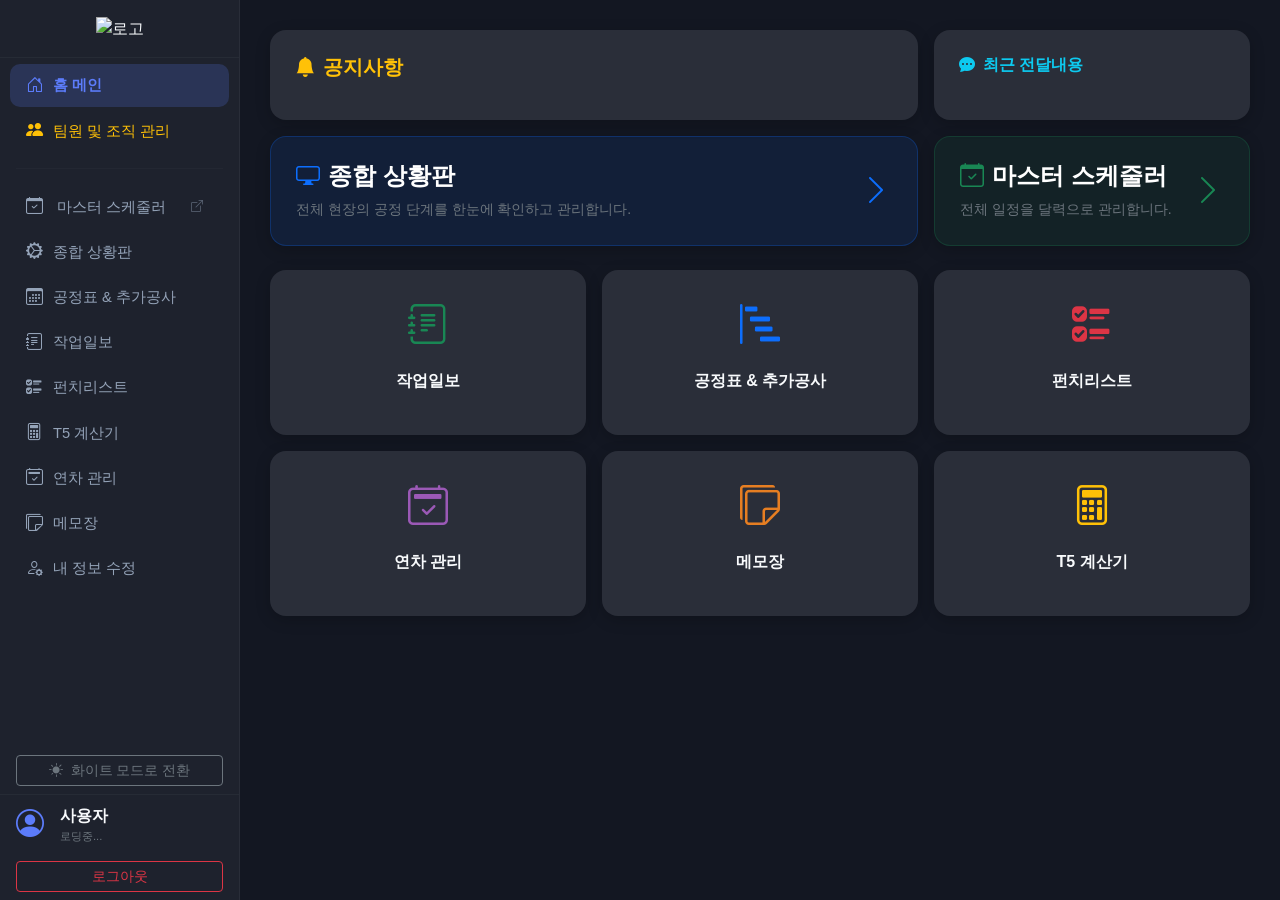
==== commit cc4b9c4c: "index 연차 관리 기능 연결" ====
--- a/index.html
+++ b/index.html
@@ -16,17 +16,23 @@
     <meta name="theme-color" content="#1e222d">
 
     <title>김목수이야기 - 메인 지휘소</title>
-    <!-- ============================================
-         📋 김목수이야기 통합 ERP - 버전: V1.4.1 (게시판 레이아웃 및 연차 관리자 보수)
-         📅 마지막 업데이트: 게시판 레이아웃 및 연차 관리자 보수
-         🏗️ 베이스라인 V1.0 = 기존 V30
-         📝 변경 이력:
-            V1.2 - 공정표 메모 기능 (기능 추가)
-            V1.2.1 - 메모 모달 버그 + 모달화
-            이전버전 - 공정표 커스텀 툴팁 + 메모장 수정/색상 (기능 추가)
-            V1.4.0 - 통합 안정화 및 연차 개편 (사이드바 초기화/작업일보 기본 공종/편집 모드 통합/캡처 안정화)
-            V1.4.1 - 게시판 삭제 버튼 레이아웃 고정 + 연차 관리자 저장 로직 보수
-         ============================================ -->
+<!-- ============================================
+     📋 김목수이야기 통합 ERP - 버전: V2.0.0
+     📅 마지막 업데이트: JS 모듈 분리 및 구조 정리
+     🏗️ 베이스라인: V1.4.1
+     📝 변경 이력:
+        V2.0.0 - index.html 인라인 JS 기능별 분리
+        - main.js: 공통 상태, 화면 전환, 테마, 초기화
+        - auth.js: 로그인, 회원가입, 사용자/팀 정보
+        - board_memo.js: 공지사항 및 전달내용
+        - status.js: 종합 상황판
+        - gantt.js: 공정표 및 추가공사
+        - worklog.js: 작업일보
+        - punch.js: 펀치리스트
+        - t5calc.js: T5 계산기
+        - memo.js: 메모장
+        - team.js: 팀원 및 권한 관리
+     ============================================ -->
     
     <link href="https://cdn.jsdelivr.net/npm/bootstrap@5.3.2/dist/css/bootstrap.min.css" rel="stylesheet">
     <link rel="stylesheet" href="https://cdn.jsdelivr.net/npm/bootstrap-icons@1.11.1/font/bootstrap-icons.css">
@@ -43,14 +49,12 @@
         body { background-color: var(--bg-deep); color: #f8fafc; font-family: 'Pretendard', sans-serif; margin: 0; overflow: hidden; transition: background-color 0.3s, color 0.3s; }
         .app-wrapper { display: flex; height: 100vh; height: 100dvh; width: 100vw; position: relative; }
         
-        /* 💡 V32: 사이드바 너비 축소 + 스크롤 방지 💡 */
         .sidebar { width: 240px; height: 100dvh; background-color: var(--sidebar-bg); border-right: 1px solid rgba(255,255,255,0.05); display: flex; flex-direction: column; transition: transform 0.3s cubic-bezier(0.4, 0, 0.2, 1), background-color 0.3s; z-index: 1050; overflow-y: hidden; flex-shrink: 0; }
         .main-container { flex: 1; overflow-y: auto; background-color: var(--bg-deep); width: 100%; transition: background-color 0.3s; }
         .page-section { display: none; animation: fadeIn 0.2s ease-out; padding: 30px; max-width: 1400px; margin: 0 auto; width: 100%; padding-bottom: 80px; }
         .page-section.active { display: block; }
         @keyframes fadeIn { from { opacity: 0; transform: translateY(5px); } to { opacity: 1; transform: translateY(0); } }
 
-        /* 💡 V32: nav-link 간격 축소 💡 */
         .nav-link { color: #94a3b8; padding: 9px 16px; margin: 2px 10px; border-radius: 10px; transition: 0.3s; cursor: pointer; display: flex; align-items: center; text-decoration: none; font-size: 0.92rem; }
         .nav-link i { font-size: 1.05rem; margin-right: 10px; }
         .nav-link:hover, .nav-link.active { background-color: rgba(92, 124, 250, 0.2); color: var(--primary-accent); font-weight: bold; }
@@ -65,7 +69,7 @@
         body.light-mode .sidebar-overlay { background: rgba(255,255,255,0.8); }
         body.light-mode .t5-card, body.light-mode .modal-content, body.light-mode .modal-box, body.light-mode .mobile-site-card, body.light-mode .login-card, body.light-mode .cal-accordion-content, body.light-mode .monthly-list-box, body.light-mode .summary-card, body.light-mode .history-card { background-color: #ffffff !important; box-shadow: 0 4px 15px rgba(0,0,0,0.05); border: 1px solid #dee2e6 !important; }
         
-        /* 💡 V28/V30: T5 결과창 화이트 모드 복구 💡 */
+
         body.light-mode #t5-temp-result { background-color: #ffffff !important; border: 1px solid #dee2e6 !important; }
         body.light-mode #res-site-display { color: #212529 !important; }
         body.light-mode .res-gap { color: #d97706 !important; } 
@@ -169,7 +173,7 @@
 
         .gantt-container { overflow-x: auto; overflow-y: hidden; background: transparent; max-width: 100%; padding-bottom: 10px; }
         
-        /* 💡 V28: 공정표 십자선 (Crosshair) 하이라이트 CSS 💡 */
+
         .gantt-table { margin: 0; white-space: nowrap; font-size: 0.7rem; border-collapse: separate; border-spacing: 0; min-width: max-content; position: relative; z-index: 1; }
         .gantt-table th, .gantt-table td { border: 1px solid rgba(255,255,255,0.05); padding: 5px 0 !important; text-align: center; vertical-align: middle; }
         .gantt-cell, .gantt-date-th { min-width: 25px; max-width: 25px; width: 25px; transition: 0.1s; cursor: pointer; position: relative; }
@@ -193,12 +197,12 @@
         .gantt-active { background-color: var(--primary-accent) !important; box-shadow: inset 0 0 0 1px rgba(0,0,0,0.2); }
         .task-editable { background: transparent; border: none; color: #0dcaf0; font-weight: bold; width: 100%; outline: none; font-size: 0.75rem; }
 
-        /* 💡 V1.4.0: 공정표 캡처 안정화 - 캡처 중 sticky 해제 + 텍스트 렌더링 💡 */
+
         .gantt-capture-mode .gantt-task-col { position: static !important; left: auto !important; min-width: 90px !important; max-width: 90px !important; width: 90px !important; }
         .capture-task-text { display: block; width: 100%; color: #0dcaf0; font-weight: bold; font-size: 0.75rem; line-height: 1.2; white-space: nowrap; overflow: hidden; text-overflow: ellipsis; }
         body.light-mode .capture-task-text { color: #0d6efd; }
 
-        /* 💡 V35: 공정표 메모 마커 (엑셀 스타일 우측 하단 노란 삼각형) 💡 */
+
         .gantt-cell.has-memo::before {
             content: '';
             position: absolute;
@@ -213,7 +217,7 @@
         }
         .gantt-cell.has-memo { cursor: help; }
 
-        /* 💡 이전버전: 공정표 커스텀 툴팁 (즉시 반응) 💡 */
+
         .gantt-tooltip {
             position: absolute;
             display: none;
@@ -302,6 +306,17 @@
         
         .monthly-list-box { background: #181b24; border-radius: 12px; border: 1px solid rgba(255,255,255,0.05); padding: 15px; }
 
+        .modal-backdrop-custom {
+            display: none;
+            position: fixed;
+            inset: 0;
+            background: rgba(0,0,0,0.7);
+            z-index: 2000;
+            align-items: center;
+            justify-content: center;
+            backdrop-filter: blur(2px);
+        }
+
         #addTaskModal, #ganttCreateModal, #permModal, #memoCreateModal { display: none; position: fixed; inset: 0; background: rgba(0,0,0,0.7); z-index: 2000; align-items: center; justify-content: center; backdrop-filter: blur(2px); animation: fadeIn 0.2s; }
         .modal-box { background: var(--card-bg); padding: 25px; border-radius: 20px; width: 90%; max-width: 400px; box-shadow: 0 10px 30px rgba(0,0,0,0.5); }
 
@@ -310,12 +325,12 @@
         
         .perm-item-box { background: rgba(255,255,255,0.05); border: 1px solid rgba(255,255,255,0.1); }
         
-        /* 💡 V30: 화살표 버튼 수직 정렬 CSS 💡 */
+ 
         .order-btn-group { display: flex; flex-direction: column; gap: 1px; align-items: center; }
         .btn-order-v { padding: 0 !important; font-size: 0.65rem !important; height: 16px; width: 22px; line-height: 1; border-radius: 3px; display: flex; align-items: center; justify-content: center; }
 
 
-        /* 💡 V32: 드래그앤드롭 공통 스타일 💡 */
+ 
         .sortable-ghost { opacity: 0.4; background: rgba(92,124,250,0.2) !important; border-radius: 8px; }
         .sortable-drag { opacity: 0.9; box-shadow: 0 8px 25px rgba(0,0,0,0.4) !important; }
         .drag-handle { cursor: grab; color: #4b5563; padding: 0 6px; font-size: 1rem; }
@@ -323,7 +338,7 @@
         .drag-handle:hover { color: var(--primary-accent); }
         body.light-mode .drag-handle { color: #adb5bd; }
         body.light-mode .drag-handle:hover { color: var(--primary-accent); }
-        /* 💡 이전버전: 메모 색상 선택 칩 💡 */
+
         .memo-color-chip {
             width: 36px;
             height: 36px;
@@ -360,7 +375,6 @@
             font-size: 1rem;
         }
 
-        /* 💡 이전버전: 메모 카드 액션 버튼 (수정/삭제) 정렬 💡 */
         .memo-card-actions { display: flex; gap: 8px; align-items: center; }
         .memo-card-actions i { cursor: pointer; font-size: 1rem; transition: 0.2s; }
         .memo-card-actions .memo-edit-btn { color: #495057; }
@@ -413,7 +427,7 @@
             <div class="nav-link" onclick="showPage('worklog', this)"><i class="bi bi-journal-text"></i> 작업일보</div>
             <div class="nav-link" onclick="showPage('punch', this)"><i class="bi bi-ui-checks"></i> 펀치리스트</div>
             <div class="nav-link" onclick="showPage('t5', this)"><i class="bi bi-calculator"></i> T5 계산기</div>
-            <div class="nav-link" onclick="location.href='leave.html'" style="justify-content:space-between;"><span><i class="bi bi-calendar2-check"></i> 연차 관리</span><i class="bi bi-box-arrow-up-right" style="font-size:0.75rem; opacity:0.5;"></i></div>
+            <div class="nav-link" onclick="showPage('leave', this)"><i class="bi bi-calendar2-check"></i> 연차 관리</div>
             <div class="nav-link" onclick="showPage('memo', this)"><i class="bi bi-stickies"></i> 메모장</div>
             <div class="nav-link" onclick="showPage('profile', this)"><i class="bi bi-person-gear"></i> 내 정보 수정</div>
         </div>
@@ -503,13 +517,13 @@
                         <h6 class="fw-bold m-0">펀치리스트</h6>
                     </div>
                 </div>
-                <div class="col mobile-col-6" onclick="location.href='leave.html'">
+                <div class="col mobile-col-6" onclick="showPage('leave', document.querySelectorAll('.nav-link')[8])">
                     <div class="t5-card compact-card h-100 cursor-pointer text-center">
                         <i class="bi bi-calendar2-check fs-1 d-block mb-3" style="color: #9b59b6;"></i>
                         <h6 class="fw-bold m-0">연차 관리</h6>
                     </div>
                 </div>
-                <div class="col mobile-col-6" onclick="showPage('memo', document.querySelectorAll('.nav-link')[8])">
+                <div class="col mobile-col-6" onclick="showPage('memo', document.querySelectorAll('.nav-link')[9])">
                     <div class="t5-card compact-card h-100 cursor-pointer text-center">
                         <i class="bi bi-stickies fs-1 d-block mb-3" style="color: #e67e22;"></i>
                         <h6 class="fw-bold m-0">메모장</h6>
@@ -658,10 +672,13 @@
             <div id="saved-gantt-list" class="row g-3"></div>
         </section>
 
-        <section id="page-worklog" class="page-section">
+       <section id="page-worklog" class="page-section">
             <div class="d-flex justify-content-between align-items-center mb-4">
                 <h3 class="fw-bold m-0">실전 작업일보</h3>
-                <button onclick="addTeam()" class="t5-btn-small">+ 공정 추가</button>
+                <div class="d-flex gap-2">
+                    <button class="t5-btn-small" id="btnWorklogPerm" style="display:none;" onclick="openPermModal('worklog')">담당자 설정</button>
+                    <button onclick="addTeam()" class="t5-btn-small">+ 공정 추가</button>
+                </div>
             </div>
             <div class="row g-2 mb-4">
                 <div class="col-md-4"><input type="month" id="logMonth" class="form-control input-dark"></div>
@@ -669,8 +686,88 @@
             </div>
             <div id="team-container"></div>
             <button class="t5-btn-primary mt-4 mb-5" onclick="saveMonthlyLog()">현장 데이터 최종 저장 💾</button>
-            <h5 class="fw-bold mt-5 mb-3"><i class="bi bi-archive me-2"></i>최근 저장 기록</h5>
+           
+            <div class="d-flex justify-content-between align-items-center mt-5 mb-3">
+                <h5 class="fw-bold m-0"><i class="bi bi-archive me-2"></i>최근 저장 기록</h5>
+                <button id="btnWorklogListEdit" class="btn btn-sm btn-outline-warning fw-bold px-3" onclick="toggleWorklogListEditMode()">편집</button>
+            </div>
+            
+            <div class="d-flex gap-2 mb-3 overflow-auto pb-1">
+                <button class="btn btn-sm btn-primary worklog-filter-btn" onclick="switchWorklogFilter('mine', this)">내 파일</button>
+                <button class="btn btn-sm btn-outline-secondary worklog-filter-btn" onclick="switchWorklogFilter('all', this)">전체 파일</button>
+                <button class="btn btn-sm btn-outline-success worklog-filter-btn" onclick="switchWorklogFilter('done', this)">완료된 파일</button>
+            </div>
+            
             <div id="history-list" class="row g-3"></div>
+        </section>
+
+        <section id="page-leave" class="page-section">
+            <h3 class="fw-bold mb-4 text-white"><i class="bi bi-calendar2-check me-2" style="color:#9b59b6;"></i>김목수 이야기 연차 현황</h3>
+            
+            <div class="t5-card p-4 mb-4">
+                <div class="d-flex justify-content-between align-items-center border-bottom border-secondary border-opacity-25 pb-3 mb-3">
+                    <div class="d-flex align-items-center gap-3 flex-wrap">
+                        <h5 class="fw-bold text-white m-0"><i class="bi bi-calendar-month me-2 text-primary"></i>휴가 달력</h5>
+                        <div class="d-flex gap-2">
+                            <select id="calYear" class="form-select form-select-sm input-dark fw-bold" style="width:auto; min-width:90px;" onchange="renderLeaveCalendar()"></select>
+                            <select id="calMonth" class="form-select form-select-sm input-dark fw-bold" style="width:auto; min-width:80px;" onchange="renderLeaveCalendar()"></select>
+                        </div>
+                    </div>
+                </div>
+                
+                <div id="leaveCalendar" class="text-center mb-2" style="font-size:0.85rem;"></div>
+                
+                <div id="calAccordionArea" style="display:none;">
+                    <div class="cal-accordion-content" id="calAccordionContent"></div>
+                </div>
+                
+                <div class="mt-5 border-top border-secondary border-opacity-25 pt-4">
+                    <h5 class="fw-bold text-info mb-3"><i class="bi bi-list-check me-2"></i>이번 달 신청 내역</h5>
+                    <div class="monthly-list-box" id="monthlyLeaveList"></div>
+                </div>
+            </div>
+            
+            <div class="t5-card border border-warning border-opacity-50" id="leaveAdminPanel" style="display:none;">
+                <div class="d-flex justify-content-between align-items-center cursor-pointer" data-bs-toggle="collapse" data-bs-target="#leaveAdminCollapse">
+                    <h5 class="fw-bold text-warning m-0"><i class="bi bi-gear me-2"></i>[관리자용] 연차 정보 관리</h5>
+                    <i class="bi bi-chevron-down text-warning fs-5"></i>
+                </div>
+                <div class="collapse mt-4" id="leaveAdminCollapse">
+                    <p class="small text-secondary mb-3">
+                        <i class="bi bi-info-circle me-1"></i>
+                        <b>회계연도(매년 1월 1일) 기준</b>으로 자동 계산됩니다. 입사일만 정확히 입력해 주세요.<br>
+                        <span class="text-warning small">· 1년차 미만: 매월 개근 1일씩 (최대 11일) · 2년차: 전년 근무일 비례 · 3년차+: 15일 + 근속 가산 (최대 25일)</span>
+                    </p>
+                    <div class="table-responsive">
+                        <table class="table table-dark align-middle text-center mb-0">
+                            <thead class="text-secondary">
+                                <tr><th>팀원 이름</th><th>입사일</th><th>기본 (자동)</th><th>가산 (자동)</th><th>총 부여</th></tr>
+                            </thead>
+                            <tbody id="leaveAdminBody"></tbody>
+                        </table>
+                    </div>
+                    <div class="text-end mt-4">
+                        <button class="btn btn-warning fw-bold px-4" onclick="saveLeaveSettings()">입사일 저장</button>
+                    </div>
+                </div>
+            </div>
+
+            <div class="t5-card border border-success border-opacity-25">
+                <div class="d-flex justify-content-between align-items-center cursor-pointer" data-bs-toggle="collapse" data-bs-target="#leaveStatusCollapse">
+                    <h5 class="fw-bold m-0 text-success"><i class="bi bi-person-check me-2"></i>남은 연차 현황</h5>
+                    <i class="bi bi-chevron-down text-success fs-5"></i>
+                </div>
+                <div class="collapse show mt-4" id="leaveStatusCollapse">
+                    <div class="table-responsive">
+                        <table class="table table-dark align-middle text-center mb-0 fs-6">
+                            <thead class="text-secondary">
+                                <tr><th>이름</th><th>입사일</th><th>총 부여 (기본+가산)</th><th>사용 일수</th><th>남은 연차</th></tr>
+                            </thead>
+                            <tbody id="leaveStatusBody"></tbody>
+                        </table>
+                    </div>
+                </div>
+            </div>
         </section>
 
         <section id="page-punch" class="page-section">
@@ -822,7 +919,7 @@
     <button class="mobile-menu-btn" onclick="toggleSidebar()"><i class="bi bi-list"></i></button>
 </div>
 
-<!-- 💡 V36: 공정표 메모 전용 모달 (prompt() 대체) 💡 -->
+
 <div id="ganttMemoModal" style="display:none; position:fixed; inset:0; background:rgba(0,0,0,0.7); z-index:2000; align-items:center; justify-content:center; backdrop-filter:blur(2px);">
     <div class="modal-box" style="background:var(--card-bg); padding:25px; border-radius:20px; width:90%; max-width:400px; box-shadow:0 10px 30px rgba(0,0,0,0.5);">
         <h5 class="fw-bold mb-3 text-white"><i class="bi bi-sticky-fill text-warning me-2"></i>공정표 메모</h5>
@@ -846,7 +943,7 @@
             <textarea id="memoTextInput" class="form-control input-dark" rows="5" placeholder="메모 내용을 입력하세요"></textarea>
         </div>
 
-        <!-- 💡 이전버전: 메모 색상 선택 팔레트 💡 -->
+
         <div class="mb-3">
             <label class="text-secondary small fw-bold mb-2 d-block">메모 색상</label>
             <div class="memo-color-palette d-flex gap-2 flex-wrap">
@@ -946,6 +1043,34 @@
     </div>
 </div>
 
+<div class="modal-backdrop-custom" id="leaveApplyModal">
+    <div class="modal-box">
+        <h5 class="fw-bold mb-4 text-white">휴가 신청</h5>
+        <div class="row g-3">
+            <div class="col-12">
+                <label class="small text-secondary mb-1">선택된 날짜</label>
+                <input type="text" id="applyLeaveDate" class="form-control input-dark fw-bold text-primary" readonly>
+            </div>
+            <div class="col-12">
+                <label class="small text-secondary mb-1">종류 선택</label>
+                <select id="applyLeaveType" class="form-select input-dark fw-bold">
+                    <option value="1">종일 연차 (1일)</option>
+                    <option value="0.5_am">오전 반차 (0.5일)</option>
+                    <option value="0.5_pm">오후 반차 (0.5일)</option>
+                </select>
+            </div>
+            <div class="col-12">
+                <label class="small text-secondary mb-1">사유 입력 (선택)</label>
+                <input type="text" id="applyLeaveReason" class="form-control input-dark" placeholder="예: 개인사정, 병원 방문 등">
+            </div>
+        </div>
+        <div class="d-flex gap-2 mt-4">
+            <button class="btn btn-secondary w-50 py-2 fw-bold" onclick="document.getElementById('leaveApplyModal').style.display='none'">취소</button>
+            <button class="btn btn-success w-50 py-2 fw-bold" onclick="submitLeaveRequest()">신청하기</button>
+        </div>
+    </div>
+</div>    
+
 <div class="modal fade" id="permModal" tabindex="-1" aria-hidden="true">
     <div class="modal-dialog modal-dialog-centered">
         <div class="modal-content border-0 shadow-lg" style="background: var(--card-bg); border-radius: 20px;">
@@ -963,7 +1088,7 @@
 </div>
 
 <script src="https://cdn.jsdelivr.net/npm/bootstrap@5.3.2/dist/js/bootstrap.bundle.min.js"></script>
-<!-- 💡 V32: SortableJS - 드래그앤드롭 순서 편집용 💡 -->
+
 <script src="https://cdn.jsdelivr.net/npm/sortablejs@1.15.2/Sortable.min.js"></script>
 
 <script src="js/main.js"></script>
@@ -975,27 +1100,12 @@
 <script src="js/memo.js"></script>
 <script src="js/team.js"></script>
 <script src="js/worklog.js"></script>
+<script src="js/leave.js"></script>
 <script src="js/auth.js"></script>
 
-<script>
-
-    // 💡 V1.4.1: 게시판 (공지/전달내용) - 상황판 편집 모드와 관리 UI 완전 동기화 + 삭제 버튼 레이아웃 고정 💡
-    let noticeSortable = null;
-    let memoSortable = null;
-    let noticeUnsubscribe = null;
-    let boardMemoUnsubscribe = null;
-    let cachedNotices = [];
-    let cachedBoardMemos = [];
-
-
-    // 상황판
-    let siteEditingId = null;
-    let globalStatusData = [];
-
-
-</script>
-
-<!-- 💡 이전버전: 공정표 커스텀 툴팁 (단일 인스턴스, 모든 메모 셀이 공유) 💡 -->
+
+
+
 <div id="gantt-custom-tooltip" class="gantt-tooltip"></div>
 
 </body>
